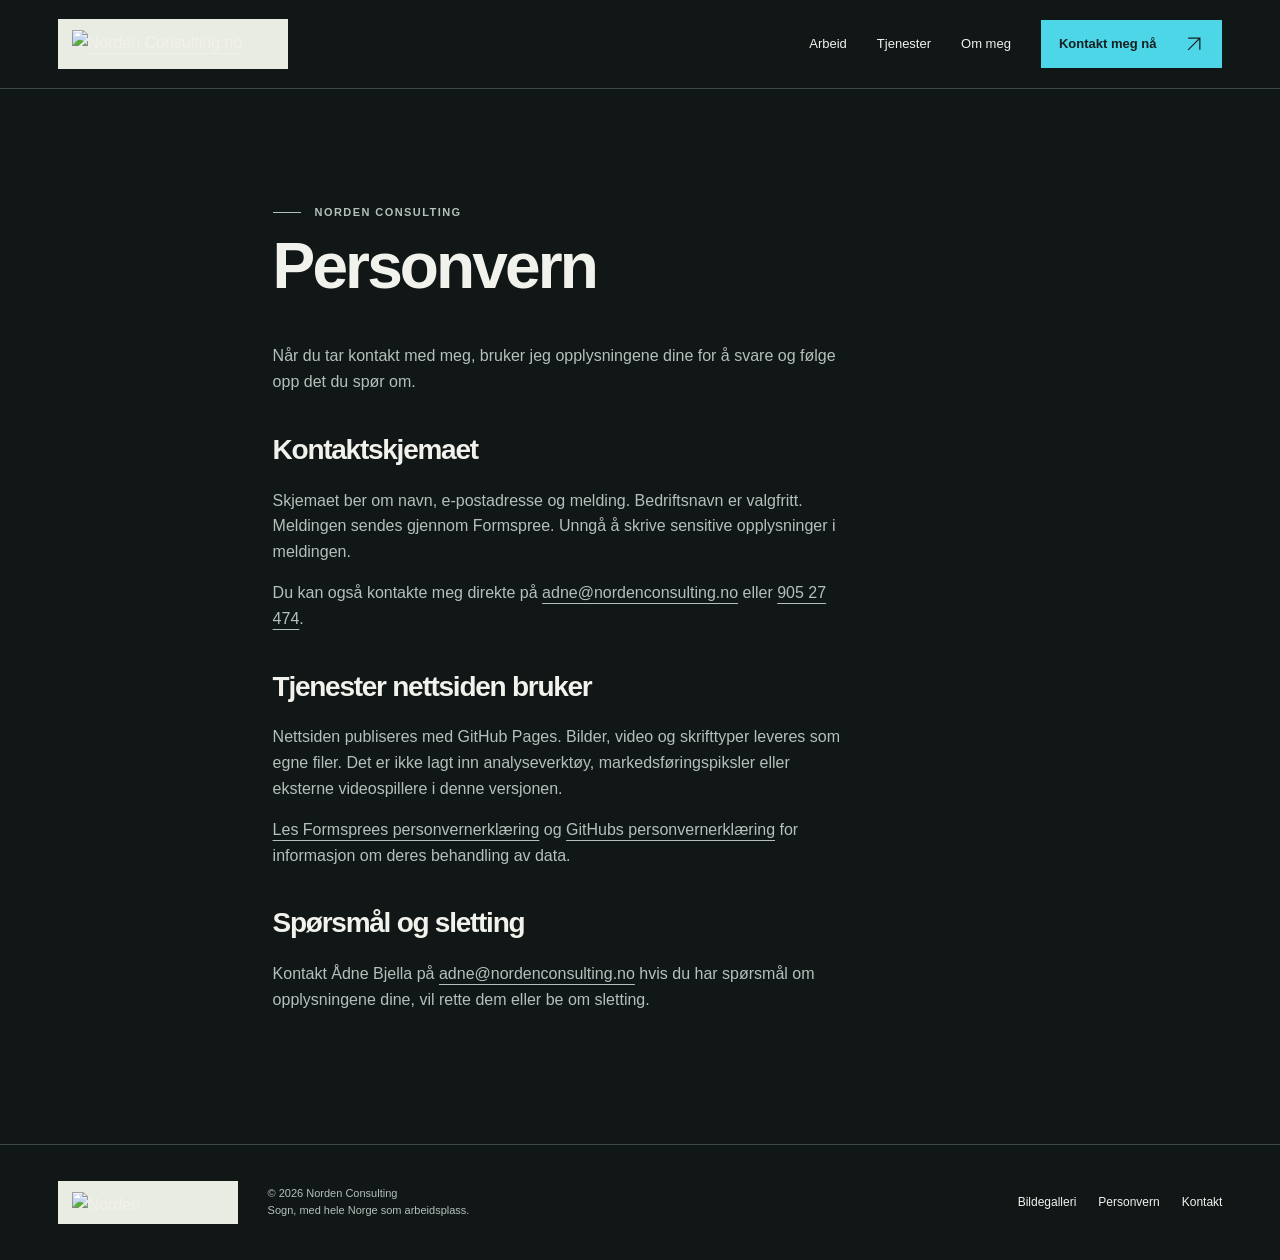
==== personvern/index.html @ 2f6516df "Build editorial portfolio, accessible contact flow and self-hosted film pages" ====
<!doctype html><html lang="nb"><head><meta charset="utf-8"><meta name="viewport" content="width=device-width,initial-scale=1"><title>Personvern | Norden Consulting</title><meta name="description" content="Slik bruker Norden Consulting opplysninger du sender via kontaktskjemaet."><meta name="theme-color" content="#111717"><link rel="canonical" href="https://nordenconsulting.no/personvern/"><meta property="og:type" content="website"><meta property="og:locale" content="nb_NO"><meta property="og:site_name" content="Norden Consulting"><meta property="og:title" content="Personvern | Norden Consulting"><meta property="og:description" content="Slik bruker Norden Consulting opplysninger du sender via kontaktskjemaet."><meta property="og:url" content="https://nordenconsulting.no/personvern/"><meta property="og:image" content="https://nordenconsulting.no/assets/img/og-image.jpg"><meta property="og:image:width" content="1200"><meta property="og:image:height" content="630"><meta property="og:image:alt" content="Norden Consulting, foto og digital markedsføring"><meta name="twitter:card" content="summary_large_image"><meta name="twitter:title" content="Personvern | Norden Consulting"><meta name="twitter:description" content="Slik bruker Norden Consulting opplysninger du sender via kontaktskjemaet."><meta name="twitter:image" content="https://nordenconsulting.no/assets/img/og-image.jpg"><link rel="icon" href="/assets/img/favicon.png" type="image/png" sizes="180x180"><link rel="apple-touch-icon" href="/assets/img/apple-touch-icon.png"><link rel="preload" href="/assets/fonts/syne.woff2" as="font" type="font/woff2" crossorigin><link rel="stylesheet" href="/css/site.css"><script src="/js/site.js" defer></script></head><body><a class="skip" href="#main">Hopp til innhold</a><header class="site-header"><div class="wrap header-inner"><a href="/" class="brand" aria-label="Norden Consulting, forsiden"><img src="/assets/img/norden-logo.webp" alt="Norden Consulting.no" width="960" height="132"></a><nav class="nav" aria-label="Hovedmeny"><a href="/#arbeid">Arbeid</a><a href="/#tjenester">Tjenester</a><a href="/#om-meg">Om meg</a><a class="button header-cta" href="/#kontakt" data-contact>Kontakt meg nå<svg viewBox="0 0 24 24" aria-hidden="true"><path d="M5 19 19 5M5 5h14v14"/></svg></a></nav></div></header><main id="main" class="wrap section legal"><p class="eyebrow">Norden Consulting</p><h1>Personvern</h1><p>Når du tar kontakt med meg, bruker jeg opplysningene dine for å svare og følge opp det du spør om.</p><h2>Kontaktskjemaet</h2><p>Skjemaet ber om navn, e-postadresse og melding. Bedriftsnavn er valgfritt. Meldingen sendes gjennom Formspree. Unngå å skrive sensitive opplysninger i meldingen.</p><p>Du kan også kontakte meg direkte på <a href="mailto:adne@nordenconsulting.no">adne@nordenconsulting.no</a> eller <a href="tel:+4790527474">905 27 474</a>.</p><h2>Tjenester nettsiden bruker</h2><p>Nettsiden publiseres med GitHub Pages. Bilder, video og skrifttyper leveres som egne filer. Det er ikke lagt inn analyseverktøy, markedsføringspiksler eller eksterne videospillere i denne versjonen.</p><p><a href="https://formspree.io/legal/privacy-policy/">Les Formsprees personvernerklæring</a> og <a href="https://docs.github.com/en/site-policy/privacy-policies/github-general-privacy-statement">GitHubs personvernerklæring</a> for informasjon om deres behandling av data.</p><h2>Spørsmål og sletting</h2><p>Kontakt Ådne Bjella på <a href="mailto:adne@nordenconsulting.no">adne@nordenconsulting.no</a> hvis du har spørsmål om opplysningene dine, vil rette dem eller be om sletting.</p></main><footer class="site-footer"><div class="wrap footer-inner"><div class="footer-brand"><a href="/" class="brand" aria-label="Norden Consulting, forsiden"><img src="/assets/img/norden-logo.webp" alt="Norden Consulting.no" width="960" height="132"></a><p>© 2026 Norden Consulting<br>Sogn, med hele Norge som arbeidsplass.</p></div><div class="footer-links"><a href="/arbeid/foto/">Bildegalleri</a><a href="/personvern/">Personvern</a><a href="/#kontakt">Kontakt</a></div></div></footer><dialog class="modal photo-modal" id="photo-dialog" aria-labelledby="photo-caption"><button class="modal-close" type="button" data-close aria-label="Lukk bildet">×</button><img id="photo-full" alt="" width="1200" height="800"><p id="photo-caption"></p></dialog><dialog class="modal video-modal" id="video-dialog" aria-labelledby="video-title"><button class="modal-close" type="button" data-close aria-label="Lukk filmen">×</button><video id="full-video" controls playsinline preload="none" width="1080" height="1920" aria-describedby="video-description"></video><h2 id="video-title"></h2><p id="video-description"></p><p id="video-error" hidden>Filmen kunne ikke lastes. <a id="video-fallback" href="/">Åpne filmsiden</a>.</p></dialog></body></html>
---- css/site.css ----
@font-face{font-family:Syne;src:url('/assets/fonts/syne.woff2') format('woff2');font-weight:600 800;font-display:swap}@font-face{font-family:'DM Sans';src:url('/assets/fonts/dm-sans.woff2') format('woff2');font-weight:400 700;font-display:swap}
:root{--bg:#111717;--surface:#1b2323;--ink:#f1f2eb;--muted:#b5bfbb;--line:#3b4744;--accent:#4dd6e8;--paper:#e9ece3;--dark:#152020;--gutter:clamp(20px,4.5vw,88px);color-scheme:dark;font-family:'DM Sans',sans-serif}*{box-sizing:border-box}html{scroll-behavior:smooth;scroll-padding-top:110px}body{margin:0;background:var(--bg);color:var(--ink);line-height:1.6;-webkit-font-smoothing:antialiased}body.dialog-open{overflow:hidden}img,video{display:block;max-width:100%;height:auto}button,input,textarea{font:inherit}button{cursor:pointer}a{color:inherit;text-underline-offset:5px}button:disabled{cursor:wait;opacity:.65}:focus-visible{outline:3px solid var(--accent);outline-offset:5px}h1,h2,h3,p{margin-top:0}h1,h2,h3{font-family:Syne,sans-serif;font-weight:600;line-height:1.06;letter-spacing:-.045em}h1{font-size:clamp(52px,6.1vw,100px)}h2{font-size:clamp(38px,4.2vw,68px)}h3{font-size:clamp(25px,2.4vw,36px)}p{max-width:65ch}svg{width:1em;height:1em;fill:none;stroke:currentColor;stroke-width:1.5;flex-shrink:0}[hidden]{display:none!important}.wrap{width:min(100%,1600px);margin:auto;padding-inline:var(--gutter)}.section{padding-block:clamp(76px,9vw,145px)}.eyebrow{font-size:11px;letter-spacing:.13em;text-transform:uppercase;font-weight:600;display:flex;align-items:center;gap:14px}.eyebrow:before{content:'';display:block;background:currentColor;width:28px;height:1px}.muted{color:var(--muted)}.skip{position:fixed;left:20px;top:-80px;z-index:20;background:var(--accent);color:var(--dark);padding:12px 20px}.skip:focus{top:20px}.site-header{position:sticky;top:0;z-index:10;background:var(--bg);border-bottom:1px solid var(--line)}.header-inner{height:88px;display:flex;align-items:center;justify-content:space-between;gap:24px}.brand{display:block;background:var(--paper);padding:11px 14px;width:230px;flex-shrink:0}.brand img{width:100%;height:auto}.nav{display:flex;align-items:center;gap:30px}.nav>a{font-size:13px;text-decoration:none}.nav>a:hover,.footer-links a:hover{color:var(--accent)}.button{display:inline-flex;align-items:center;justify-content:space-between;gap:28px;border:1px solid var(--accent);padding:17px 22px;background:var(--accent);color:var(--dark);text-decoration:none;font-size:14px;font-weight:600;min-height:48px;line-height:1.3;border-radius:0;transition:background .18s}.button:hover{background:#a5eef5;border-color:#a5eef5}.button svg{font-size:20px}.button.secondary{background:transparent;color:var(--ink);border-color:var(--line)}.header-cta{padding:12px 17px;white-space:nowrap}.hero{padding-top:58px;padding-bottom:34px}.hero-topline{display:flex;justify-content:space-between;gap:20px;padding-bottom:36px}.hero-topline p{margin:0}.availability{font-size:12px;color:var(--muted);display:flex;gap:10px;align-items:center}.availability:before{content:'';width:6px;height:6px;border-radius:100%;background:var(--accent)}.hero-grid{display:grid;grid-template-columns:1fr 1.13fr;gap:clamp(32px,5vw,85px);align-items:center}.hero-copy{padding-bottom:30px}.hero h1{margin-bottom:30px}.hero h1 span{display:block;color:var(--accent)}.hero-copy>p{font-size:17px;color:var(--muted);max-width:33ch;margin-bottom:32px}.hero-copy .offer-note{font-size:12px;margin:14px 0 0}.hero-visual{margin:0}.hero-visual img{width:100%;aspect-ratio:1.16;object-fit:cover}.hero-visual figcaption{display:flex;justify-content:space-between;gap:12px;margin-top:12px;font-size:11px;color:var(--muted)}.client-strip{margin-top:56px;display:grid;grid-template-columns:1fr 1fr 1fr;border-top:1px solid var(--line);padding-top:24px;gap:24px}.client-strip>p{font-size:12px;color:var(--muted);margin:0;max-width:20ch}.client{display:flex;flex-direction:column;gap:3px}.client strong{font-family:Syne;font-size:21px;font-weight:600}.client small{color:var(--muted);font-size:11px}.section-head{display:flex;justify-content:space-between;align-items:flex-end;gap:40px;margin-bottom:42px}.section-head h2{margin:18px 0 0}.section-head>p{color:var(--muted);font-size:14px;max-width:32ch;margin:0}.work{padding-top:100px}.filters{display:flex;flex-wrap:wrap;gap:8px;margin-bottom:38px}.filter{border:1px solid var(--line);background:none;color:var(--muted);border-radius:50px;padding:10px 19px;min-height:44px;font-size:12px}.filter[aria-pressed=true]{background:var(--ink);color:var(--dark);border-color:var(--ink)}.filter:hover{border-color:var(--ink)}.sr-only{position:absolute;width:1px;height:1px;padding:0;margin:-1px;overflow:hidden;clip:rect(0,0,0,0);white-space:nowrap;border:0}.portfolio{display:grid;grid-template-columns:repeat(12,minmax(0,1fr));gap:56px 28px;align-items:start}.project{grid-column:span 6;min-width:0}.project.feature{grid-column:span 7}.project.reel{grid-column:span 5;padding-left:clamp(0px,6vw,95px);padding-right:clamp(0px,3vw,48px)}.project:nth-child(3){grid-column:span 5;padding-right:clamp(0px,4vw,55px)}.project:nth-child(4){grid-column:span 7}.portfolio.filtered .project{grid-column:span 6;padding:0}.portfolio.filtered .project.reel{max-width:460px}.project-link{display:block;text-decoration:none}.project-media{position:relative;background:var(--surface);overflow:hidden}.project-media>img,.project-media>a>img{width:100%;aspect-ratio:4/3;object-fit:cover;transition:transform .45s ease}.feature .project-media>img{aspect-ratio:1.4}.reel .project-media{aspect-ratio:9/16}.reel .project-media img,.reel .project-media video{position:absolute;inset:0;width:100%;height:100%;object-fit:cover}.reel video{opacity:0;pointer-events:none}.reel video.is-playing{opacity:1}.project-link:hover img{transform:scale(1.025)}.project-tag{position:absolute;top:16px;left:16px;z-index:1;background:var(--bg);color:var(--ink);padding:5px 9px;font-size:10px;letter-spacing:.06em;text-transform:uppercase;pointer-events:none}.play-label{position:absolute;bottom:20px;left:20px;padding:12px 18px;background:var(--ink);color:var(--dark);display:flex;align-items:center;gap:12px;font-size:12px;font-weight:600;z-index:2}.preview-toggle{position:absolute;right:14px;top:14px;z-index:3;color:var(--ink);background:var(--bg);border:1px solid var(--line);min-width:44px;min-height:44px;font-size:18px}.project-info{display:flex;justify-content:space-between;gap:20px;padding-top:18px}.project-info h3{font-size:25px;line-height:1.2;margin:5px 0 8px;letter-spacing:-.035em}.project-info h3 a{text-decoration:none}.project-info p{color:var(--muted);font-size:13px;margin:0}.project-info .kicker{font-size:10px;letter-spacing:.09em;text-transform:uppercase}.project-arrow{font-size:23px;padding-top:16px}.work-bottom{display:flex;justify-content:space-between;gap:28px;align-items:center;margin-top:60px;padding-top:28px;border-top:1px solid var(--line)}.work-bottom p{font-size:13px;color:var(--muted);margin:0;max-width:48ch}.text-link{display:inline-flex;align-items:center;gap:20px;font-size:14px;text-decoration:none;border-bottom:1px solid currentColor;padding-bottom:6px}.light{background:var(--paper);color:var(--dark);--muted:#4e5b56;--line:#b5c0b8}.light :focus-visible{outline-color:#006c78}.service-intro{display:grid;grid-template-columns:1fr 1fr;gap:50px;align-items:end;margin-bottom:60px}.service-intro h2{max-width:12ch;margin-bottom:0}.service-intro>p{max-width:40ch;font-size:17px;color:var(--muted);margin:0}.service-row{border-top:1px solid var(--line);display:grid;grid-template-columns:60px 1fr 1fr;gap:30px;padding-block:32px}.service-no{font-size:12px;padding-top:8px}.service-row h3{font-size:30px;margin:0;max-width:15ch}.service-row p{margin:0;color:var(--muted);font-size:14px;max-width:45ch}.service-row ul{list-style:none;padding:0;margin:16px 0 0;display:flex;flex-wrap:wrap;gap:7px}.service-row li{border:1px solid var(--line);border-radius:30px;padding:3px 10px;font-size:11px}.service-foot{border-top:1px solid var(--line);padding-top:30px;display:flex;align-items:center;justify-content:space-between;gap:30px}.service-foot p{margin:0;color:var(--muted);font-size:13px}.about-grid,.contact-grid{display:grid;grid-template-columns:1fr 1fr;gap:clamp(40px,8vw,130px)}.about-grid{align-items:center}.portrait{margin:0}.portrait img{width:100%;aspect-ratio:4/5;object-fit:cover;object-position:50% 35%}.portrait figcaption{font-size:11px;color:var(--muted);margin-top:14px;display:flex;justify-content:space-between}.about-copy h2{max-width:12ch;margin:24px 0}.about-copy>p{font-size:16px;color:var(--muted)}.process{margin-top:40px;border-top:1px solid var(--line)}.process div{padding:14px 0;border-bottom:1px solid var(--line);display:grid;grid-template-columns:30px 85px 1fr;gap:10px;font-size:12px}.process span,.process p{color:var(--muted);margin:0}.process strong{font-weight:500}.contact{border-top:1px solid var(--line)}.contact-copy h2{margin-top:24px;max-width:11ch}.contact-copy>p{color:var(--muted);max-width:35ch}.discount{font-family:Syne;font-size:clamp(46px,5vw,78px);line-height:1.2;color:var(--accent);letter-spacing:-.05em;margin-top:38px;margin-bottom:5px}.contact-details{display:flex;flex-direction:column;align-items:flex-start;gap:12px;margin-top:34px;font-size:15px}.contact-details a{overflow-wrap:anywhere}.contact-card{padding-top:12px}.contact-card h3{font-size:25px;line-height:1.25;margin-bottom:8px}.contact-card>p{font-size:13px;color:var(--muted);margin-bottom:28px}.form-grid{display:grid;grid-template-columns:1fr 1fr;gap:24px 20px}.field.full{grid-column:1/-1}.field label{display:block;font-size:12px;margin-bottom:9px}.field label span{color:var(--muted)}input,textarea{border:1px solid var(--line);border-radius:0;background:var(--surface);color:var(--ink);width:100%;padding:13px 15px;min-height:49px;line-height:1.5}textarea{resize:vertical;min-height:118px}input::placeholder,textarea::placeholder{color:#a7b2ac}.form-actions{margin-top:24px}.form-actions .button{width:100%}.form-note{font-size:11px;color:var(--muted);margin-top:14px}.form-status{font-size:14px;margin:16px 0 0;min-height:1.5em}.form-status.error{color:#ffb4a8}.form-status.success{color:var(--accent)}.trap{display:none}.site-footer{border-top:1px solid var(--line);padding-block:36px}.footer-inner,.footer-brand{display:flex;justify-content:space-between;gap:30px;align-items:center}.footer-brand .brand{width:180px}.footer-brand p{font-size:11px;color:var(--muted);margin:0}.footer-links{display:flex;gap:22px;font-size:12px}.footer-links a{text-decoration:none}.modal{background:var(--bg);color:var(--ink);border:1px solid var(--line);padding:clamp(24px,4vw,55px);width:min(620px,calc(100% - 24px));max-height:calc(100dvh - 24px);overflow:auto}.modal::backdrop{background:#020b0be8}.modal-close{display:flex;align-items:center;justify-content:center;margin:0 0 24px auto;background:none;border:1px solid var(--line);color:var(--ink);width:44px;height:44px;font-size:25px}.modal .contact-card{padding:0}.modal .contact-details{font-size:13px;margin-top:22px;gap:8px}.video-modal{width:min(1120px,calc(100% - 24px));padding:18px}.video-modal .modal-close{margin-bottom:12px}.video-modal video{margin:auto;max-height:70dvh;width:auto;max-width:100%}.video-modal h2{font-size:25px;margin:20px 0 8px}.video-modal p{color:var(--muted);font-size:13px}.photo-modal{width:min(1200px,calc(100% - 24px));padding:18px}.photo-modal img{max-height:72dvh;margin:auto;object-fit:contain}.photo-modal p{margin:18px 0 0;font-size:13px}.archive-head{padding-block:70px 55px}.archive-head h1{font-size:clamp(48px,6vw,88px);margin:28px 0}.archive-head>p{color:var(--muted);max-width:55ch}.archive-nav{display:flex;gap:12px;flex-wrap:wrap;margin-top:32px}.archive-nav a{font-size:12px;border:1px solid var(--line);padding:9px 16px;border-radius:24px;text-decoration:none}.collection{border-top:1px solid var(--line);margin-bottom:25px;scroll-margin-top:120px}.collection>summary{display:flex;gap:25px;align-items:center;justify-content:space-between;padding-block:28px;cursor:pointer;list-style:none}.collection>summary::-webkit-details-marker{display:none}.collection>summary h2{font-size:clamp(25px,3vw,40px);margin:0}.collection>summary span{font-size:12px;color:var(--muted)}.collection>summary:after{content:'+';font-size:28px;color:var(--accent)}.collection[open]>summary:after{content:'−'}.gallery{display:grid;grid-template-columns:repeat(3,minmax(0,1fr));gap:24px;padding-bottom:35px;align-items:start}.gallery figure{margin:0}.gallery img{width:100%;height:auto;background:var(--surface)}.gallery figcaption{font-size:11px;color:var(--muted);padding-top:9px}.gallery a{display:block}.watch{max-width:1050px}.watch video{max-height:75dvh;margin:30px auto;width:auto}.watch h1{font-size:clamp(40px,5vw,70px)}.watch>p{color:var(--muted)}.legal{max-width:850px}.legal h1{font-size:clamp(42px,5vw,64px)}.legal h2{font-size:28px;margin-top:40px}.legal p,.legal li{color:var(--muted)}
@media(max-width:1000px){.nav{gap:18px}.brand{width:185px;padding:10px 11px}.hero-grid{gap:35px}.hero h1{font-size:clamp(48px,6.5vw,70px)}.hero-copy>p{font-size:15px}.hero-visual img{aspect-ratio:.88}.project.reel{padding-left:30px;padding-right:15px}.service-row{grid-template-columns:40px 1fr 1fr;gap:20px}.about-grid,.contact-grid{gap:45px}.service-row h3{font-size:27px}.process div{grid-template-columns:23px 62px 1fr;font-size:11px}}
@media(max-width:700px){html{scroll-padding-top:122px}.header-inner{height:auto;min-height:100px;flex-wrap:wrap;gap:5px 8px;padding-top:17px;padding-bottom:10px}.brand{width:153px;padding:9px}.nav{display:contents}.nav>a:not(.header-cta){order:3;font-size:12px;flex:1;text-align:center;padding-top:8px;min-height:32px}.nav .header-cta{font-size:11px;min-height:42px;padding:10px 12px;gap:9px}.header-cta svg{font-size:16px}.hero{padding-top:27px}.hero-topline{padding-bottom:28px}.hero-topline .availability{font-size:10px}.eyebrow{font-size:10px;gap:9px}.eyebrow:before{width:18px}.hero-grid{grid-template-columns:1fr;gap:30px}.hero h1{font-size:clamp(53px,10.5vw,78px);max-width:12ch;margin-bottom:23px}.hero-copy{padding:0}.hero-copy>p{font-size:15px;max-width:35ch;margin-bottom:24px}.hero-copy .button{padding:16px 20px}.hero-visual img{aspect-ratio:1.3}.hero-visual figcaption{font-size:10px}.client-strip{grid-template-columns:1fr 1fr;margin-top:35px;gap:18px}.client-strip>p{grid-column:1/-1;max-width:100%}.client strong{font-size:19px}.client small{font-size:10px}.work{padding-top:70px}.section-head{align-items:flex-start;flex-direction:column;gap:20px;margin-bottom:28px}.section-head>p{max-width:40ch}.filters{margin-bottom:28px;gap:6px}.filter{font-size:11px;padding:9px 14px}.portfolio{column-gap:16px;row-gap:38px}.project,.project.feature,.project.reel,.project:nth-child(3),.project:nth-child(4),.portfolio.filtered .project{grid-column:span 12;padding:0}.project.reel,.portfolio.filtered .project.reel{grid-column:span 6;max-width:none}.project.reel .project-info h3{font-size:21px}.project.reel .project-info p{font-size:11px}.project.reel .project-arrow{display:none}.project.reel .project-tag{top:10px;left:10px;font-size:9px;padding:3px 6px}.project.reel .preview-toggle{top:40px;right:10px}.play-label{left:10px;bottom:10px;padding:9px 10px;font-size:10px;gap:6px}.work-bottom{flex-direction:column;align-items:flex-start;margin-top:36px;gap:22px}.service-intro{grid-template-columns:1fr;gap:24px;margin-bottom:38px}.service-intro>p{font-size:15px}.service-row{grid-template-columns:25px 1fr;gap:12px;padding-block:28px}.service-row h3{font-size:28px;max-width:20ch}.service-row>div:last-child{grid-column:2}.service-foot{flex-direction:column;align-items:flex-start}.about-grid,.contact-grid{grid-template-columns:1fr;gap:38px}.portrait{max-width:480px}.portrait img{aspect-ratio:1.04}.about-copy h2{max-width:14ch}.process div{grid-template-columns:25px 72px 1fr;font-size:12px}.contact-card{padding:0}.contact-copy h2{max-width:13ch}.discount{font-size:60px}.footer-inner,.footer-brand{flex-direction:column;align-items:flex-start;gap:20px}.footer-links{gap:28px}.form-grid{gap:20px 14px}.modal{padding:23px}.modal .form-grid{grid-template-columns:1fr}.modal .field{grid-column:1}.gallery{grid-template-columns:repeat(2,minmax(0,1fr));gap:18px 12px}.archive-head{padding-top:45px}.archive-nav{gap:8px}.collection>summary{gap:15px}.collection>summary span{display:none}.video-modal,.photo-modal{padding:13px}}
@media(prefers-reduced-motion:reduce){html{scroll-behavior:auto}*,*:before,*:after{animation:none!important;transition:none!important}.reel video{display:none!important}}
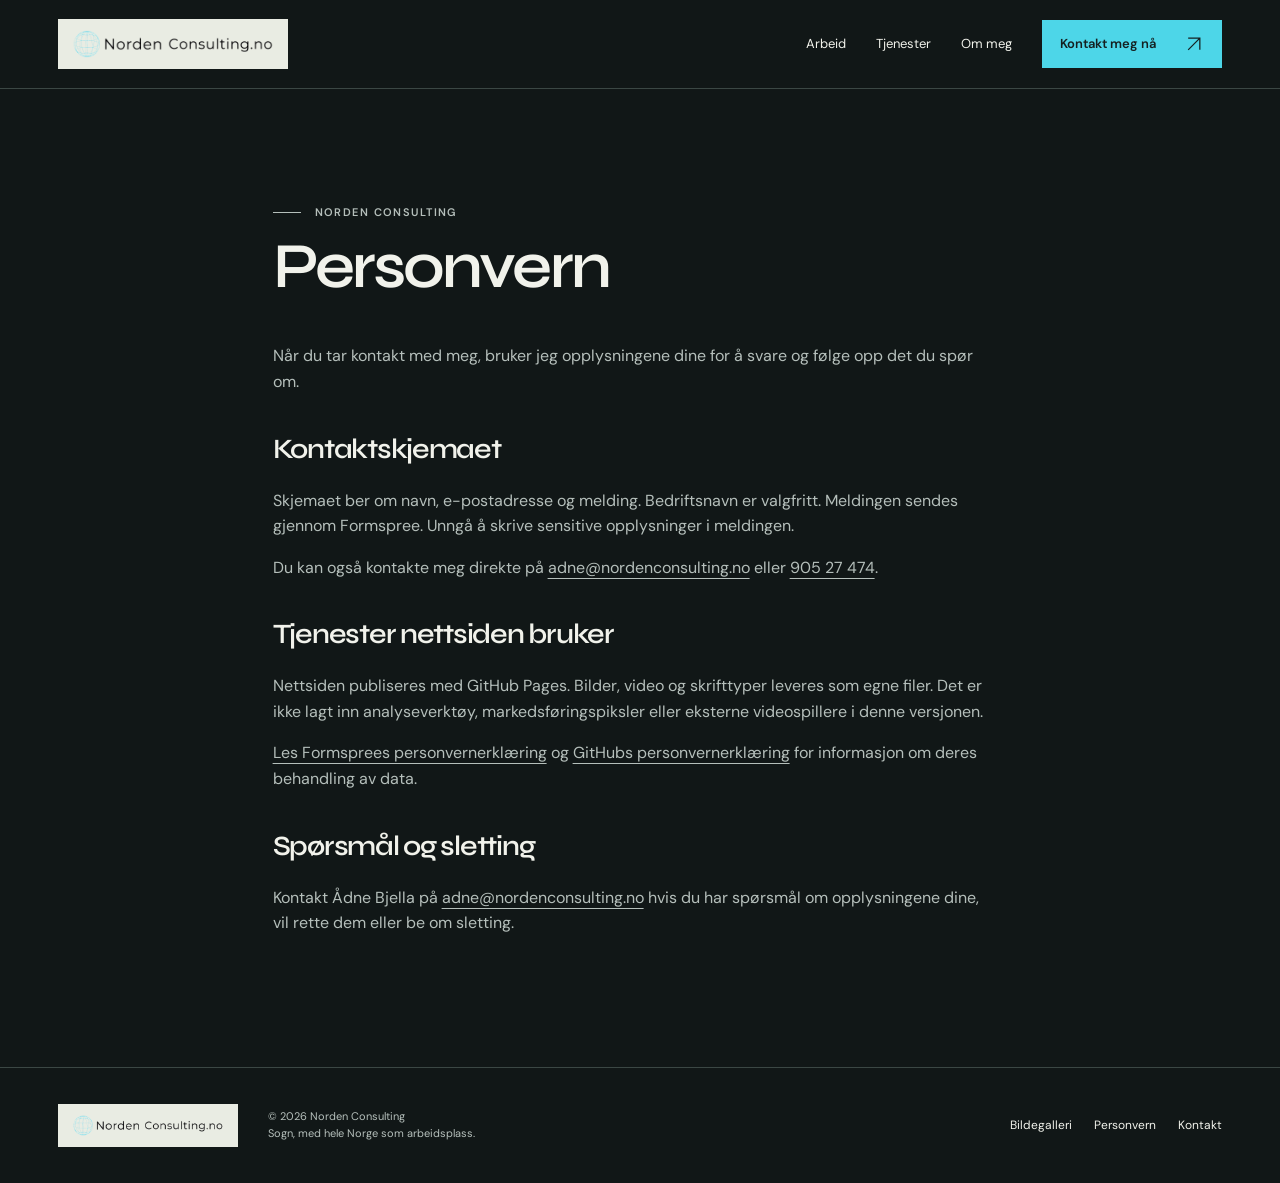
==== commit e1fa76fa: "Format site sources and document media workflow and verification" ====
--- a/personvern/index.html
+++ b/personvern/index.html
@@ -1 +1,188 @@
-<!doctype html><html lang="nb"><head><meta charset="utf-8"><meta name="viewport" content="width=device-width,initial-scale=1"><title>Personvern | Norden Consulting</title><meta name="description" content="Slik bruker Norden Consulting opplysninger du sender via kontaktskjemaet."><meta name="theme-color" content="#111717"><link rel="canonical" href="https://nordenconsulting.no/personvern/"><meta property="og:type" content="website"><meta property="og:locale" content="nb_NO"><meta property="og:site_name" content="Norden Consulting"><meta property="og:title" content="Personvern | Norden Consulting"><meta property="og:description" content="Slik bruker Norden Consulting opplysninger du sender via kontaktskjemaet."><meta property="og:url" content="https://nordenconsulting.no/personvern/"><meta property="og:image" content="https://nordenconsulting.no/assets/img/og-image.jpg"><meta property="og:image:width" content="1200"><meta property="og:image:height" content="630"><meta property="og:image:alt" content="Norden Consulting, foto og digital markedsføring"><meta name="twitter:card" content="summary_large_image"><meta name="twitter:title" content="Personvern | Norden Consulting"><meta name="twitter:description" content="Slik bruker Norden Consulting opplysninger du sender via kontaktskjemaet."><meta name="twitter:image" content="https://nordenconsulting.no/assets/img/og-image.jpg"><link rel="icon" href="/assets/img/favicon.png" type="image/png" sizes="180x180"><link rel="apple-touch-icon" href="/assets/img/apple-touch-icon.png"><link rel="preload" href="/assets/fonts/syne.woff2" as="font" type="font/woff2" crossorigin><link rel="stylesheet" href="/css/site.css"><script src="/js/site.js" defer></script></head><body><a class="skip" href="#main">Hopp til innhold</a><header class="site-header"><div class="wrap header-inner"><a href="/" class="brand" aria-label="Norden Consulting, forsiden"><img src="/assets/img/norden-logo.webp" alt="Norden Consulting.no" width="960" height="132"></a><nav class="nav" aria-label="Hovedmeny"><a href="/#arbeid">Arbeid</a><a href="/#tjenester">Tjenester</a><a href="/#om-meg">Om meg</a><a class="button header-cta" href="/#kontakt" data-contact>Kontakt meg nå<svg viewBox="0 0 24 24" aria-hidden="true"><path d="M5 19 19 5M5 5h14v14"/></svg></a></nav></div></header><main id="main" class="wrap section legal"><p class="eyebrow">Norden Consulting</p><h1>Personvern</h1><p>Når du tar kontakt med meg, bruker jeg opplysningene dine for å svare og følge opp det du spør om.</p><h2>Kontaktskjemaet</h2><p>Skjemaet ber om navn, e-postadresse og melding. Bedriftsnavn er valgfritt. Meldingen sendes gjennom Formspree. Unngå å skrive sensitive opplysninger i meldingen.</p><p>Du kan også kontakte meg direkte på <a href="mailto:adne@nordenconsulting.no">adne@nordenconsulting.no</a> eller <a href="tel:+4790527474">905 27 474</a>.</p><h2>Tjenester nettsiden bruker</h2><p>Nettsiden publiseres med GitHub Pages. Bilder, video og skrifttyper leveres som egne filer. Det er ikke lagt inn analyseverktøy, markedsføringspiksler eller eksterne videospillere i denne versjonen.</p><p><a href="https://formspree.io/legal/privacy-policy/">Les Formsprees personvernerklæring</a> og <a href="https://docs.github.com/en/site-policy/privacy-policies/github-general-privacy-statement">GitHubs personvernerklæring</a> for informasjon om deres behandling av data.</p><h2>Spørsmål og sletting</h2><p>Kontakt Ådne Bjella på <a href="mailto:adne@nordenconsulting.no">adne@nordenconsulting.no</a> hvis du har spørsmål om opplysningene dine, vil rette dem eller be om sletting.</p></main><footer class="site-footer"><div class="wrap footer-inner"><div class="footer-brand"><a href="/" class="brand" aria-label="Norden Consulting, forsiden"><img src="/assets/img/norden-logo.webp" alt="Norden Consulting.no" width="960" height="132"></a><p>© 2026 Norden Consulting<br>Sogn, med hele Norge som arbeidsplass.</p></div><div class="footer-links"><a href="/arbeid/foto/">Bildegalleri</a><a href="/personvern/">Personvern</a><a href="/#kontakt">Kontakt</a></div></div></footer><dialog class="modal photo-modal" id="photo-dialog" aria-labelledby="photo-caption"><button class="modal-close" type="button" data-close aria-label="Lukk bildet">×</button><img id="photo-full" alt="" width="1200" height="800"><p id="photo-caption"></p></dialog><dialog class="modal video-modal" id="video-dialog" aria-labelledby="video-title"><button class="modal-close" type="button" data-close aria-label="Lukk filmen">×</button><video id="full-video" controls playsinline preload="none" width="1080" height="1920" aria-describedby="video-description"></video><h2 id="video-title"></h2><p id="video-description"></p><p id="video-error" hidden>Filmen kunne ikke lastes. <a id="video-fallback" href="/">Åpne filmsiden</a>.</p></dialog></body></html>+<!doctype html>
+<html lang="nb">
+  <head>
+    <meta charset="utf-8" />
+    <meta name="viewport" content="width=device-width,initial-scale=1" />
+    <title>Personvern | Norden Consulting</title>
+    <meta
+      name="description"
+      content="Slik bruker Norden Consulting opplysninger du sender via kontaktskjemaet."
+    />
+    <meta name="theme-color" content="#111717" />
+    <link rel="canonical" href="https://nordenconsulting.no/personvern/" />
+    <meta property="og:type" content="website" />
+    <meta property="og:locale" content="nb_NO" />
+    <meta property="og:site_name" content="Norden Consulting" />
+    <meta property="og:title" content="Personvern | Norden Consulting" />
+    <meta
+      property="og:description"
+      content="Slik bruker Norden Consulting opplysninger du sender via kontaktskjemaet."
+    />
+    <meta property="og:url" content="https://nordenconsulting.no/personvern/" />
+    <meta
+      property="og:image"
+      content="https://nordenconsulting.no/assets/img/og-image.jpg"
+    />
+    <meta property="og:image:width" content="1200" />
+    <meta property="og:image:height" content="630" />
+    <meta
+      property="og:image:alt"
+      content="Norden Consulting, foto og digital markedsføring"
+    />
+    <meta name="twitter:card" content="summary_large_image" />
+    <meta name="twitter:title" content="Personvern | Norden Consulting" />
+    <meta
+      name="twitter:description"
+      content="Slik bruker Norden Consulting opplysninger du sender via kontaktskjemaet."
+    />
+    <meta
+      name="twitter:image"
+      content="https://nordenconsulting.no/assets/img/og-image.jpg"
+    />
+    <link
+      rel="icon"
+      href="/assets/img/favicon.png"
+      type="image/png"
+      sizes="180x180"
+    />
+    <link rel="apple-touch-icon" href="/assets/img/apple-touch-icon.png" />
+    <link
+      rel="preload"
+      href="/assets/fonts/syne.woff2"
+      as="font"
+      type="font/woff2"
+      crossorigin
+    />
+    <link rel="stylesheet" href="/css/site.css" />
+    <script src="/js/site.js" defer></script>
+  </head>
+  <body>
+    <a class="skip" href="#main">Hopp til innhold</a>
+    <header class="site-header">
+      <div class="wrap header-inner">
+        <a href="/" class="brand" aria-label="Norden Consulting, forsiden"
+          ><img
+            src="/assets/img/norden-logo.webp"
+            alt="Norden Consulting.no"
+            width="960"
+            height="132"
+        /></a>
+        <nav class="nav" aria-label="Hovedmeny">
+          <a href="/#arbeid">Arbeid</a><a href="/#tjenester">Tjenester</a
+          ><a href="/#om-meg">Om meg</a
+          ><a class="button header-cta" href="/#kontakt" data-contact
+            >Kontakt meg nå<svg viewBox="0 0 24 24" aria-hidden="true">
+              <path d="M5 19 19 5M5 5h14v14" /></svg
+          ></a>
+        </nav>
+      </div>
+    </header>
+    <main id="main" class="wrap section legal">
+      <p class="eyebrow">Norden Consulting</p>
+      <h1>Personvern</h1>
+      <p>
+        Når du tar kontakt med meg, bruker jeg opplysningene dine for å svare og
+        følge opp det du spør om.
+      </p>
+      <h2>Kontaktskjemaet</h2>
+      <p>
+        Skjemaet ber om navn, e-postadresse og melding. Bedriftsnavn er
+        valgfritt. Meldingen sendes gjennom Formspree. Unngå å skrive sensitive
+        opplysninger i meldingen.
+      </p>
+      <p>
+        Du kan også kontakte meg direkte på
+        <a href="mailto:adne@nordenconsulting.no">adne@nordenconsulting.no</a>
+        eller <a href="tel:+4790527474">905 27 474</a>.
+      </p>
+      <h2>Tjenester nettsiden bruker</h2>
+      <p>
+        Nettsiden publiseres med GitHub Pages. Bilder, video og skrifttyper
+        leveres som egne filer. Det er ikke lagt inn analyseverktøy,
+        markedsføringspiksler eller eksterne videospillere i denne versjonen.
+      </p>
+      <p>
+        <a href="https://formspree.io/legal/privacy-policy/"
+          >Les Formsprees personvernerklæring</a
+        >
+        og
+        <a
+          href="https://docs.github.com/en/site-policy/privacy-policies/github-general-privacy-statement"
+          >GitHubs personvernerklæring</a
+        >
+        for informasjon om deres behandling av data.
+      </p>
+      <h2>Spørsmål og sletting</h2>
+      <p>
+        Kontakt Ådne Bjella på
+        <a href="mailto:adne@nordenconsulting.no">adne@nordenconsulting.no</a>
+        hvis du har spørsmål om opplysningene dine, vil rette dem eller be om
+        sletting.
+      </p>
+    </main>
+    <footer class="site-footer">
+      <div class="wrap footer-inner">
+        <div class="footer-brand">
+          <a href="/" class="brand" aria-label="Norden Consulting, forsiden"
+            ><img
+              src="/assets/img/norden-logo.webp"
+              alt="Norden Consulting.no"
+              width="960"
+              height="132"
+          /></a>
+          <p>
+            © 2026 Norden Consulting<br />Sogn, med hele Norge som
+            arbeidsplass.
+          </p>
+        </div>
+        <div class="footer-links">
+          <a href="/arbeid/foto/">Bildegalleri</a
+          ><a href="/personvern/">Personvern</a><a href="/#kontakt">Kontakt</a>
+        </div>
+      </div>
+    </footer>
+    <dialog
+      class="modal photo-modal"
+      id="photo-dialog"
+      aria-labelledby="photo-caption"
+    >
+      <button
+        class="modal-close"
+        type="button"
+        data-close
+        aria-label="Lukk bildet"
+      >
+        ×</button
+      ><img id="photo-full" alt="" width="1200" height="800" />
+      <p id="photo-caption"></p>
+    </dialog>
+    <dialog
+      class="modal video-modal"
+      id="video-dialog"
+      aria-labelledby="video-title"
+    >
+      <button
+        class="modal-close"
+        type="button"
+        data-close
+        aria-label="Lukk filmen"
+      >
+        ×</button
+      ><video
+        id="full-video"
+        controls
+        playsinline
+        preload="none"
+        width="1080"
+        height="1920"
+        aria-describedby="video-description"
+      ></video>
+      <h2 id="video-title"></h2>
+      <p id="video-description"></p>
+      <p id="video-error" hidden>
+        Filmen kunne ikke lastes.
+        <a id="video-fallback" href="/">Åpne filmsiden</a>.
+      </p>
+    </dialog>
+  </body>
+</html>
--- a/css/site.css
+++ b/css/site.css
@@ -1,5 +1,1277 @@
-@font-face{font-family:Syne;src:url('/assets/fonts/syne.woff2') format('woff2');font-weight:600 800;font-display:swap}@font-face{font-family:'DM Sans';src:url('/assets/fonts/dm-sans.woff2') format('woff2');font-weight:400 700;font-display:swap}
-:root{--bg:#111717;--surface:#1b2323;--ink:#f1f2eb;--muted:#b5bfbb;--line:#3b4744;--accent:#4dd6e8;--paper:#e9ece3;--dark:#152020;--gutter:clamp(20px,4.5vw,88px);color-scheme:dark;font-family:'DM Sans',sans-serif}*{box-sizing:border-box}html{scroll-behavior:smooth;scroll-padding-top:110px}body{margin:0;background:var(--bg);color:var(--ink);line-height:1.6;-webkit-font-smoothing:antialiased}body.dialog-open{overflow:hidden}img,video{display:block;max-width:100%;height:auto}button,input,textarea{font:inherit}button{cursor:pointer}a{color:inherit;text-underline-offset:5px}button:disabled{cursor:wait;opacity:.65}:focus-visible{outline:3px solid var(--accent);outline-offset:5px}h1,h2,h3,p{margin-top:0}h1,h2,h3{font-family:Syne,sans-serif;font-weight:600;line-height:1.06;letter-spacing:-.045em}h1{font-size:clamp(52px,6.1vw,100px)}h2{font-size:clamp(38px,4.2vw,68px)}h3{font-size:clamp(25px,2.4vw,36px)}p{max-width:65ch}svg{width:1em;height:1em;fill:none;stroke:currentColor;stroke-width:1.5;flex-shrink:0}[hidden]{display:none!important}.wrap{width:min(100%,1600px);margin:auto;padding-inline:var(--gutter)}.section{padding-block:clamp(76px,9vw,145px)}.eyebrow{font-size:11px;letter-spacing:.13em;text-transform:uppercase;font-weight:600;display:flex;align-items:center;gap:14px}.eyebrow:before{content:'';display:block;background:currentColor;width:28px;height:1px}.muted{color:var(--muted)}.skip{position:fixed;left:20px;top:-80px;z-index:20;background:var(--accent);color:var(--dark);padding:12px 20px}.skip:focus{top:20px}.site-header{position:sticky;top:0;z-index:10;background:var(--bg);border-bottom:1px solid var(--line)}.header-inner{height:88px;display:flex;align-items:center;justify-content:space-between;gap:24px}.brand{display:block;background:var(--paper);padding:11px 14px;width:230px;flex-shrink:0}.brand img{width:100%;height:auto}.nav{display:flex;align-items:center;gap:30px}.nav>a{font-size:13px;text-decoration:none}.nav>a:hover,.footer-links a:hover{color:var(--accent)}.button{display:inline-flex;align-items:center;justify-content:space-between;gap:28px;border:1px solid var(--accent);padding:17px 22px;background:var(--accent);color:var(--dark);text-decoration:none;font-size:14px;font-weight:600;min-height:48px;line-height:1.3;border-radius:0;transition:background .18s}.button:hover{background:#a5eef5;border-color:#a5eef5}.button svg{font-size:20px}.button.secondary{background:transparent;color:var(--ink);border-color:var(--line)}.header-cta{padding:12px 17px;white-space:nowrap}.hero{padding-top:58px;padding-bottom:34px}.hero-topline{display:flex;justify-content:space-between;gap:20px;padding-bottom:36px}.hero-topline p{margin:0}.availability{font-size:12px;color:var(--muted);display:flex;gap:10px;align-items:center}.availability:before{content:'';width:6px;height:6px;border-radius:100%;background:var(--accent)}.hero-grid{display:grid;grid-template-columns:1fr 1.13fr;gap:clamp(32px,5vw,85px);align-items:center}.hero-copy{padding-bottom:30px}.hero h1{margin-bottom:30px}.hero h1 span{display:block;color:var(--accent)}.hero-copy>p{font-size:17px;color:var(--muted);max-width:33ch;margin-bottom:32px}.hero-copy .offer-note{font-size:12px;margin:14px 0 0}.hero-visual{margin:0}.hero-visual img{width:100%;aspect-ratio:1.16;object-fit:cover}.hero-visual figcaption{display:flex;justify-content:space-between;gap:12px;margin-top:12px;font-size:11px;color:var(--muted)}.client-strip{margin-top:56px;display:grid;grid-template-columns:1fr 1fr 1fr;border-top:1px solid var(--line);padding-top:24px;gap:24px}.client-strip>p{font-size:12px;color:var(--muted);margin:0;max-width:20ch}.client{display:flex;flex-direction:column;gap:3px}.client strong{font-family:Syne;font-size:21px;font-weight:600}.client small{color:var(--muted);font-size:11px}.section-head{display:flex;justify-content:space-between;align-items:flex-end;gap:40px;margin-bottom:42px}.section-head h2{margin:18px 0 0}.section-head>p{color:var(--muted);font-size:14px;max-width:32ch;margin:0}.work{padding-top:100px}.filters{display:flex;flex-wrap:wrap;gap:8px;margin-bottom:38px}.filter{border:1px solid var(--line);background:none;color:var(--muted);border-radius:50px;padding:10px 19px;min-height:44px;font-size:12px}.filter[aria-pressed=true]{background:var(--ink);color:var(--dark);border-color:var(--ink)}.filter:hover{border-color:var(--ink)}.sr-only{position:absolute;width:1px;height:1px;padding:0;margin:-1px;overflow:hidden;clip:rect(0,0,0,0);white-space:nowrap;border:0}.portfolio{display:grid;grid-template-columns:repeat(12,minmax(0,1fr));gap:56px 28px;align-items:start}.project{grid-column:span 6;min-width:0}.project.feature{grid-column:span 7}.project.reel{grid-column:span 5;padding-left:clamp(0px,6vw,95px);padding-right:clamp(0px,3vw,48px)}.project:nth-child(3){grid-column:span 5;padding-right:clamp(0px,4vw,55px)}.project:nth-child(4){grid-column:span 7}.portfolio.filtered .project{grid-column:span 6;padding:0}.portfolio.filtered .project.reel{max-width:460px}.project-link{display:block;text-decoration:none}.project-media{position:relative;background:var(--surface);overflow:hidden}.project-media>img,.project-media>a>img{width:100%;aspect-ratio:4/3;object-fit:cover;transition:transform .45s ease}.feature .project-media>img{aspect-ratio:1.4}.reel .project-media{aspect-ratio:9/16}.reel .project-media img,.reel .project-media video{position:absolute;inset:0;width:100%;height:100%;object-fit:cover}.reel video{opacity:0;pointer-events:none}.reel video.is-playing{opacity:1}.project-link:hover img{transform:scale(1.025)}.project-tag{position:absolute;top:16px;left:16px;z-index:1;background:var(--bg);color:var(--ink);padding:5px 9px;font-size:10px;letter-spacing:.06em;text-transform:uppercase;pointer-events:none}.play-label{position:absolute;bottom:20px;left:20px;padding:12px 18px;background:var(--ink);color:var(--dark);display:flex;align-items:center;gap:12px;font-size:12px;font-weight:600;z-index:2}.preview-toggle{position:absolute;right:14px;top:14px;z-index:3;color:var(--ink);background:var(--bg);border:1px solid var(--line);min-width:44px;min-height:44px;font-size:18px}.project-info{display:flex;justify-content:space-between;gap:20px;padding-top:18px}.project-info h3{font-size:25px;line-height:1.2;margin:5px 0 8px;letter-spacing:-.035em}.project-info h3 a{text-decoration:none}.project-info p{color:var(--muted);font-size:13px;margin:0}.project-info .kicker{font-size:10px;letter-spacing:.09em;text-transform:uppercase}.project-arrow{font-size:23px;padding-top:16px}.work-bottom{display:flex;justify-content:space-between;gap:28px;align-items:center;margin-top:60px;padding-top:28px;border-top:1px solid var(--line)}.work-bottom p{font-size:13px;color:var(--muted);margin:0;max-width:48ch}.text-link{display:inline-flex;align-items:center;gap:20px;font-size:14px;text-decoration:none;border-bottom:1px solid currentColor;padding-bottom:6px}.light{background:var(--paper);color:var(--dark);--muted:#4e5b56;--line:#b5c0b8}.light :focus-visible{outline-color:#006c78}.service-intro{display:grid;grid-template-columns:1fr 1fr;gap:50px;align-items:end;margin-bottom:60px}.service-intro h2{max-width:12ch;margin-bottom:0}.service-intro>p{max-width:40ch;font-size:17px;color:var(--muted);margin:0}.service-row{border-top:1px solid var(--line);display:grid;grid-template-columns:60px 1fr 1fr;gap:30px;padding-block:32px}.service-no{font-size:12px;padding-top:8px}.service-row h3{font-size:30px;margin:0;max-width:15ch}.service-row p{margin:0;color:var(--muted);font-size:14px;max-width:45ch}.service-row ul{list-style:none;padding:0;margin:16px 0 0;display:flex;flex-wrap:wrap;gap:7px}.service-row li{border:1px solid var(--line);border-radius:30px;padding:3px 10px;font-size:11px}.service-foot{border-top:1px solid var(--line);padding-top:30px;display:flex;align-items:center;justify-content:space-between;gap:30px}.service-foot p{margin:0;color:var(--muted);font-size:13px}.about-grid,.contact-grid{display:grid;grid-template-columns:1fr 1fr;gap:clamp(40px,8vw,130px)}.about-grid{align-items:center}.portrait{margin:0}.portrait img{width:100%;aspect-ratio:4/5;object-fit:cover;object-position:50% 35%}.portrait figcaption{font-size:11px;color:var(--muted);margin-top:14px;display:flex;justify-content:space-between}.about-copy h2{max-width:12ch;margin:24px 0}.about-copy>p{font-size:16px;color:var(--muted)}.process{margin-top:40px;border-top:1px solid var(--line)}.process div{padding:14px 0;border-bottom:1px solid var(--line);display:grid;grid-template-columns:30px 85px 1fr;gap:10px;font-size:12px}.process span,.process p{color:var(--muted);margin:0}.process strong{font-weight:500}.contact{border-top:1px solid var(--line)}.contact-copy h2{margin-top:24px;max-width:11ch}.contact-copy>p{color:var(--muted);max-width:35ch}.discount{font-family:Syne;font-size:clamp(46px,5vw,78px);line-height:1.2;color:var(--accent);letter-spacing:-.05em;margin-top:38px;margin-bottom:5px}.contact-details{display:flex;flex-direction:column;align-items:flex-start;gap:12px;margin-top:34px;font-size:15px}.contact-details a{overflow-wrap:anywhere}.contact-card{padding-top:12px}.contact-card h3{font-size:25px;line-height:1.25;margin-bottom:8px}.contact-card>p{font-size:13px;color:var(--muted);margin-bottom:28px}.form-grid{display:grid;grid-template-columns:1fr 1fr;gap:24px 20px}.field.full{grid-column:1/-1}.field label{display:block;font-size:12px;margin-bottom:9px}.field label span{color:var(--muted)}input,textarea{border:1px solid var(--line);border-radius:0;background:var(--surface);color:var(--ink);width:100%;padding:13px 15px;min-height:49px;line-height:1.5}textarea{resize:vertical;min-height:118px}input::placeholder,textarea::placeholder{color:#a7b2ac}.form-actions{margin-top:24px}.form-actions .button{width:100%}.form-note{font-size:11px;color:var(--muted);margin-top:14px}.form-status{font-size:14px;margin:16px 0 0;min-height:1.5em}.form-status.error{color:#ffb4a8}.form-status.success{color:var(--accent)}.trap{display:none}.site-footer{border-top:1px solid var(--line);padding-block:36px}.footer-inner,.footer-brand{display:flex;justify-content:space-between;gap:30px;align-items:center}.footer-brand .brand{width:180px}.footer-brand p{font-size:11px;color:var(--muted);margin:0}.footer-links{display:flex;gap:22px;font-size:12px}.footer-links a{text-decoration:none}.modal{background:var(--bg);color:var(--ink);border:1px solid var(--line);padding:clamp(24px,4vw,55px);width:min(620px,calc(100% - 24px));max-height:calc(100dvh - 24px);overflow:auto}.modal::backdrop{background:#020b0be8}.modal-close{display:flex;align-items:center;justify-content:center;margin:0 0 24px auto;background:none;border:1px solid var(--line);color:var(--ink);width:44px;height:44px;font-size:25px}.modal .contact-card{padding:0}.modal .contact-details{font-size:13px;margin-top:22px;gap:8px}.video-modal{width:min(1120px,calc(100% - 24px));padding:18px}.video-modal .modal-close{margin-bottom:12px}.video-modal video{margin:auto;max-height:70dvh;width:auto;max-width:100%}.video-modal h2{font-size:25px;margin:20px 0 8px}.video-modal p{color:var(--muted);font-size:13px}.photo-modal{width:min(1200px,calc(100% - 24px));padding:18px}.photo-modal img{max-height:72dvh;margin:auto;object-fit:contain}.photo-modal p{margin:18px 0 0;font-size:13px}.archive-head{padding-block:70px 55px}.archive-head h1{font-size:clamp(48px,6vw,88px);margin:28px 0}.archive-head>p{color:var(--muted);max-width:55ch}.archive-nav{display:flex;gap:12px;flex-wrap:wrap;margin-top:32px}.archive-nav a{font-size:12px;border:1px solid var(--line);padding:9px 16px;border-radius:24px;text-decoration:none}.collection{border-top:1px solid var(--line);margin-bottom:25px;scroll-margin-top:120px}.collection>summary{display:flex;gap:25px;align-items:center;justify-content:space-between;padding-block:28px;cursor:pointer;list-style:none}.collection>summary::-webkit-details-marker{display:none}.collection>summary h2{font-size:clamp(25px,3vw,40px);margin:0}.collection>summary span{font-size:12px;color:var(--muted)}.collection>summary:after{content:'+';font-size:28px;color:var(--accent)}.collection[open]>summary:after{content:'−'}.gallery{display:grid;grid-template-columns:repeat(3,minmax(0,1fr));gap:24px;padding-bottom:35px;align-items:start}.gallery figure{margin:0}.gallery img{width:100%;height:auto;background:var(--surface)}.gallery figcaption{font-size:11px;color:var(--muted);padding-top:9px}.gallery a{display:block}.watch{max-width:1050px}.watch video{max-height:75dvh;margin:30px auto;width:auto}.watch h1{font-size:clamp(40px,5vw,70px)}.watch>p{color:var(--muted)}.legal{max-width:850px}.legal h1{font-size:clamp(42px,5vw,64px)}.legal h2{font-size:28px;margin-top:40px}.legal p,.legal li{color:var(--muted)}
-@media(max-width:1000px){.nav{gap:18px}.brand{width:185px;padding:10px 11px}.hero-grid{gap:35px}.hero h1{font-size:clamp(48px,6.5vw,70px)}.hero-copy>p{font-size:15px}.hero-visual img{aspect-ratio:.88}.project.reel{padding-left:30px;padding-right:15px}.service-row{grid-template-columns:40px 1fr 1fr;gap:20px}.about-grid,.contact-grid{gap:45px}.service-row h3{font-size:27px}.process div{grid-template-columns:23px 62px 1fr;font-size:11px}}
-@media(max-width:700px){html{scroll-padding-top:122px}.header-inner{height:auto;min-height:100px;flex-wrap:wrap;gap:5px 8px;padding-top:17px;padding-bottom:10px}.brand{width:153px;padding:9px}.nav{display:contents}.nav>a:not(.header-cta){order:3;font-size:12px;flex:1;text-align:center;padding-top:8px;min-height:32px}.nav .header-cta{font-size:11px;min-height:42px;padding:10px 12px;gap:9px}.header-cta svg{font-size:16px}.hero{padding-top:27px}.hero-topline{padding-bottom:28px}.hero-topline .availability{font-size:10px}.eyebrow{font-size:10px;gap:9px}.eyebrow:before{width:18px}.hero-grid{grid-template-columns:1fr;gap:30px}.hero h1{font-size:clamp(53px,10.5vw,78px);max-width:12ch;margin-bottom:23px}.hero-copy{padding:0}.hero-copy>p{font-size:15px;max-width:35ch;margin-bottom:24px}.hero-copy .button{padding:16px 20px}.hero-visual img{aspect-ratio:1.3}.hero-visual figcaption{font-size:10px}.client-strip{grid-template-columns:1fr 1fr;margin-top:35px;gap:18px}.client-strip>p{grid-column:1/-1;max-width:100%}.client strong{font-size:19px}.client small{font-size:10px}.work{padding-top:70px}.section-head{align-items:flex-start;flex-direction:column;gap:20px;margin-bottom:28px}.section-head>p{max-width:40ch}.filters{margin-bottom:28px;gap:6px}.filter{font-size:11px;padding:9px 14px}.portfolio{column-gap:16px;row-gap:38px}.project,.project.feature,.project.reel,.project:nth-child(3),.project:nth-child(4),.portfolio.filtered .project{grid-column:span 12;padding:0}.project.reel,.portfolio.filtered .project.reel{grid-column:span 6;max-width:none}.project.reel .project-info h3{font-size:21px}.project.reel .project-info p{font-size:11px}.project.reel .project-arrow{display:none}.project.reel .project-tag{top:10px;left:10px;font-size:9px;padding:3px 6px}.project.reel .preview-toggle{top:40px;right:10px}.play-label{left:10px;bottom:10px;padding:9px 10px;font-size:10px;gap:6px}.work-bottom{flex-direction:column;align-items:flex-start;margin-top:36px;gap:22px}.service-intro{grid-template-columns:1fr;gap:24px;margin-bottom:38px}.service-intro>p{font-size:15px}.service-row{grid-template-columns:25px 1fr;gap:12px;padding-block:28px}.service-row h3{font-size:28px;max-width:20ch}.service-row>div:last-child{grid-column:2}.service-foot{flex-direction:column;align-items:flex-start}.about-grid,.contact-grid{grid-template-columns:1fr;gap:38px}.portrait{max-width:480px}.portrait img{aspect-ratio:1.04}.about-copy h2{max-width:14ch}.process div{grid-template-columns:25px 72px 1fr;font-size:12px}.contact-card{padding:0}.contact-copy h2{max-width:13ch}.discount{font-size:60px}.footer-inner,.footer-brand{flex-direction:column;align-items:flex-start;gap:20px}.footer-links{gap:28px}.form-grid{gap:20px 14px}.modal{padding:23px}.modal .form-grid{grid-template-columns:1fr}.modal .field{grid-column:1}.gallery{grid-template-columns:repeat(2,minmax(0,1fr));gap:18px 12px}.archive-head{padding-top:45px}.archive-nav{gap:8px}.collection>summary{gap:15px}.collection>summary span{display:none}.video-modal,.photo-modal{padding:13px}}
-@media(prefers-reduced-motion:reduce){html{scroll-behavior:auto}*,*:before,*:after{animation:none!important;transition:none!important}.reel video{display:none!important}}
+@font-face {
+  font-family: Syne;
+  src: url("/assets/fonts/syne.woff2") format("woff2");
+  font-weight: 600 800;
+  font-display: swap;
+}
+@font-face {
+  font-family: "DM Sans";
+  src: url("/assets/fonts/dm-sans.woff2") format("woff2");
+  font-weight: 400 700;
+  font-display: swap;
+}
+:root {
+  --bg: #111717;
+  --surface: #1b2323;
+  --ink: #f1f2eb;
+  --muted: #b5bfbb;
+  --line: #3b4744;
+  --accent: #4dd6e8;
+  --paper: #e9ece3;
+  --dark: #152020;
+  --gutter: clamp(20px, 4.5vw, 88px);
+  color-scheme: dark;
+  font-family: "DM Sans", sans-serif;
+}
+* {
+  box-sizing: border-box;
+}
+html {
+  scroll-behavior: smooth;
+  scroll-padding-top: 110px;
+}
+body {
+  margin: 0;
+  background: var(--bg);
+  color: var(--ink);
+  line-height: 1.6;
+  -webkit-font-smoothing: antialiased;
+}
+body.dialog-open {
+  overflow: hidden;
+}
+img,
+video {
+  display: block;
+  max-width: 100%;
+  height: auto;
+}
+button,
+input,
+textarea {
+  font: inherit;
+}
+button {
+  cursor: pointer;
+}
+a {
+  color: inherit;
+  text-underline-offset: 5px;
+}
+button:disabled {
+  cursor: wait;
+  opacity: 0.65;
+}
+:focus-visible {
+  outline: 3px solid var(--accent);
+  outline-offset: 5px;
+}
+h1,
+h2,
+h3,
+p {
+  margin-top: 0;
+}
+h1,
+h2,
+h3 {
+  font-family: Syne, sans-serif;
+  font-weight: 600;
+  line-height: 1.06;
+  letter-spacing: -0.045em;
+}
+h1 {
+  font-size: clamp(52px, 6.1vw, 100px);
+}
+h2 {
+  font-size: clamp(38px, 4.2vw, 68px);
+}
+h3 {
+  font-size: clamp(25px, 2.4vw, 36px);
+}
+p {
+  max-width: 65ch;
+}
+svg {
+  width: 1em;
+  height: 1em;
+  fill: none;
+  stroke: currentColor;
+  stroke-width: 1.5;
+  flex-shrink: 0;
+}
+[hidden] {
+  display: none !important;
+}
+.wrap {
+  width: min(100%, 1600px);
+  margin: auto;
+  padding-inline: var(--gutter);
+}
+.section {
+  padding-block: clamp(76px, 9vw, 145px);
+}
+.eyebrow {
+  font-size: 11px;
+  letter-spacing: 0.13em;
+  text-transform: uppercase;
+  font-weight: 600;
+  display: flex;
+  align-items: center;
+  gap: 14px;
+}
+.eyebrow:before {
+  content: "";
+  display: block;
+  background: currentColor;
+  width: 28px;
+  height: 1px;
+}
+.muted {
+  color: var(--muted);
+}
+.skip {
+  position: fixed;
+  left: 20px;
+  top: -80px;
+  z-index: 20;
+  background: var(--accent);
+  color: var(--dark);
+  padding: 12px 20px;
+}
+.skip:focus {
+  top: 20px;
+}
+.site-header {
+  position: sticky;
+  top: 0;
+  z-index: 10;
+  background: var(--bg);
+  border-bottom: 1px solid var(--line);
+}
+.header-inner {
+  height: 88px;
+  display: flex;
+  align-items: center;
+  justify-content: space-between;
+  gap: 24px;
+}
+.brand {
+  display: block;
+  background: var(--paper);
+  padding: 11px 14px;
+  width: 230px;
+  flex-shrink: 0;
+}
+.brand img {
+  width: 100%;
+  height: auto;
+}
+.nav {
+  display: flex;
+  align-items: center;
+  gap: 30px;
+}
+.nav > a {
+  font-size: 13px;
+  text-decoration: none;
+}
+.nav > a:hover,
+.footer-links a:hover {
+  color: var(--accent);
+}
+.button {
+  display: inline-flex;
+  align-items: center;
+  justify-content: space-between;
+  gap: 28px;
+  border: 1px solid var(--accent);
+  padding: 17px 22px;
+  background: var(--accent);
+  color: var(--dark);
+  text-decoration: none;
+  font-size: 14px;
+  font-weight: 600;
+  min-height: 48px;
+  line-height: 1.3;
+  border-radius: 0;
+  transition: background 0.18s;
+}
+.button:hover {
+  background: #a5eef5;
+  border-color: #a5eef5;
+}
+.button svg {
+  font-size: 20px;
+}
+.button.secondary {
+  background: transparent;
+  color: var(--ink);
+  border-color: var(--line);
+}
+.header-cta {
+  padding: 12px 17px;
+  white-space: nowrap;
+}
+.hero {
+  padding-top: 58px;
+  padding-bottom: 34px;
+}
+.hero-topline {
+  display: flex;
+  justify-content: space-between;
+  gap: 20px;
+  padding-bottom: 36px;
+}
+.hero-topline p {
+  margin: 0;
+}
+.availability {
+  font-size: 12px;
+  color: var(--muted);
+  display: flex;
+  gap: 10px;
+  align-items: center;
+}
+.availability:before {
+  content: "";
+  width: 6px;
+  height: 6px;
+  border-radius: 100%;
+  background: var(--accent);
+}
+.hero-grid {
+  display: grid;
+  grid-template-columns: 1fr 1.13fr;
+  gap: clamp(32px, 5vw, 85px);
+  align-items: center;
+}
+.hero-copy {
+  padding-bottom: 30px;
+}
+.hero h1 {
+  margin-bottom: 30px;
+}
+.hero h1 span {
+  display: block;
+  color: var(--accent);
+}
+.hero-copy > p {
+  font-size: 17px;
+  color: var(--muted);
+  max-width: 33ch;
+  margin-bottom: 32px;
+}
+.hero-copy .offer-note {
+  font-size: 12px;
+  margin: 14px 0 0;
+}
+.hero-visual {
+  margin: 0;
+}
+.hero-visual img {
+  width: 100%;
+  aspect-ratio: 1.16;
+  object-fit: cover;
+}
+.hero-visual figcaption {
+  display: flex;
+  justify-content: space-between;
+  gap: 12px;
+  margin-top: 12px;
+  font-size: 11px;
+  color: var(--muted);
+}
+.client-strip {
+  margin-top: 56px;
+  display: grid;
+  grid-template-columns: 1fr 1fr 1fr;
+  border-top: 1px solid var(--line);
+  padding-top: 24px;
+  gap: 24px;
+}
+.client-strip > p {
+  font-size: 12px;
+  color: var(--muted);
+  margin: 0;
+  max-width: 20ch;
+}
+.client {
+  display: flex;
+  flex-direction: column;
+  gap: 3px;
+}
+.client strong {
+  font-family: Syne;
+  font-size: 21px;
+  font-weight: 600;
+}
+.client small {
+  color: var(--muted);
+  font-size: 11px;
+}
+.section-head {
+  display: flex;
+  justify-content: space-between;
+  align-items: flex-end;
+  gap: 40px;
+  margin-bottom: 42px;
+}
+.section-head h2 {
+  margin: 18px 0 0;
+}
+.section-head > p {
+  color: var(--muted);
+  font-size: 14px;
+  max-width: 32ch;
+  margin: 0;
+}
+.work {
+  padding-top: 100px;
+}
+.filters {
+  display: flex;
+  flex-wrap: wrap;
+  gap: 8px;
+  margin-bottom: 38px;
+}
+.filter {
+  border: 1px solid var(--line);
+  background: none;
+  color: var(--muted);
+  border-radius: 50px;
+  padding: 10px 19px;
+  min-height: 44px;
+  font-size: 12px;
+}
+.filter[aria-pressed="true"] {
+  background: var(--ink);
+  color: var(--dark);
+  border-color: var(--ink);
+}
+.filter:hover {
+  border-color: var(--ink);
+}
+.sr-only {
+  position: absolute;
+  width: 1px;
+  height: 1px;
+  padding: 0;
+  margin: -1px;
+  overflow: hidden;
+  clip: rect(0, 0, 0, 0);
+  white-space: nowrap;
+  border: 0;
+}
+.portfolio {
+  display: grid;
+  grid-template-columns: repeat(12, minmax(0, 1fr));
+  gap: 56px 28px;
+  align-items: start;
+}
+.project {
+  grid-column: span 6;
+  min-width: 0;
+}
+.project.feature {
+  grid-column: span 7;
+}
+.project.reel {
+  grid-column: span 5;
+  padding-left: clamp(0px, 6vw, 95px);
+  padding-right: clamp(0px, 3vw, 48px);
+}
+.project:nth-child(3) {
+  grid-column: span 5;
+  padding-right: clamp(0px, 4vw, 55px);
+}
+.project:nth-child(4) {
+  grid-column: span 7;
+}
+.portfolio.filtered .project {
+  grid-column: span 6;
+  padding: 0;
+}
+.portfolio.filtered .project.reel {
+  max-width: 460px;
+}
+.project-link {
+  display: block;
+  text-decoration: none;
+}
+.project-media {
+  position: relative;
+  background: var(--surface);
+  overflow: hidden;
+}
+.project-media > img,
+.project-media > a > img {
+  width: 100%;
+  aspect-ratio: 4/3;
+  object-fit: cover;
+  transition: transform 0.45s ease;
+}
+.feature .project-media > img {
+  aspect-ratio: 1.4;
+}
+.reel .project-media {
+  aspect-ratio: 9/16;
+}
+.reel .project-media img,
+.reel .project-media video {
+  position: absolute;
+  inset: 0;
+  width: 100%;
+  height: 100%;
+  object-fit: cover;
+}
+.reel video {
+  opacity: 0;
+  pointer-events: none;
+}
+.reel video.is-playing {
+  opacity: 1;
+}
+.project-link:hover img {
+  transform: scale(1.025);
+}
+.project-tag {
+  position: absolute;
+  top: 16px;
+  left: 16px;
+  z-index: 1;
+  background: var(--bg);
+  color: var(--ink);
+  padding: 5px 9px;
+  font-size: 10px;
+  letter-spacing: 0.06em;
+  text-transform: uppercase;
+  pointer-events: none;
+}
+.play-label {
+  position: absolute;
+  bottom: 20px;
+  left: 20px;
+  padding: 12px 18px;
+  background: var(--ink);
+  color: var(--dark);
+  display: flex;
+  align-items: center;
+  gap: 12px;
+  font-size: 12px;
+  font-weight: 600;
+  z-index: 2;
+}
+.preview-toggle {
+  position: absolute;
+  right: 14px;
+  top: 14px;
+  z-index: 3;
+  color: var(--ink);
+  background: var(--bg);
+  border: 1px solid var(--line);
+  min-width: 44px;
+  min-height: 44px;
+  font-size: 18px;
+}
+.project-info {
+  display: flex;
+  justify-content: space-between;
+  gap: 20px;
+  padding-top: 18px;
+}
+.project-info h3 {
+  font-size: 25px;
+  line-height: 1.2;
+  margin: 5px 0 8px;
+  letter-spacing: -0.035em;
+}
+.project-info h3 a {
+  text-decoration: none;
+}
+.project-info p {
+  color: var(--muted);
+  font-size: 13px;
+  margin: 0;
+}
+.project-info .kicker {
+  font-size: 10px;
+  letter-spacing: 0.09em;
+  text-transform: uppercase;
+}
+.project-arrow {
+  font-size: 23px;
+  padding-top: 16px;
+}
+.work-bottom {
+  display: flex;
+  justify-content: space-between;
+  gap: 28px;
+  align-items: center;
+  margin-top: 60px;
+  padding-top: 28px;
+  border-top: 1px solid var(--line);
+}
+.work-bottom p {
+  font-size: 13px;
+  color: var(--muted);
+  margin: 0;
+  max-width: 48ch;
+}
+.text-link {
+  display: inline-flex;
+  align-items: center;
+  gap: 20px;
+  font-size: 14px;
+  text-decoration: none;
+  border-bottom: 1px solid currentColor;
+  padding-bottom: 6px;
+}
+.light {
+  background: var(--paper);
+  color: var(--dark);
+  --muted: #4e5b56;
+  --line: #b5c0b8;
+}
+.light :focus-visible {
+  outline-color: #006c78;
+}
+.service-intro {
+  display: grid;
+  grid-template-columns: 1fr 1fr;
+  gap: 50px;
+  align-items: end;
+  margin-bottom: 60px;
+}
+.service-intro h2 {
+  max-width: 12ch;
+  margin-bottom: 0;
+}
+.service-intro > p {
+  max-width: 40ch;
+  font-size: 17px;
+  color: var(--muted);
+  margin: 0;
+}
+.service-row {
+  border-top: 1px solid var(--line);
+  display: grid;
+  grid-template-columns: 60px 1fr 1fr;
+  gap: 30px;
+  padding-block: 32px;
+}
+.service-no {
+  font-size: 12px;
+  padding-top: 8px;
+}
+.service-row h3 {
+  font-size: 30px;
+  margin: 0;
+  max-width: 15ch;
+}
+.service-row p {
+  margin: 0;
+  color: var(--muted);
+  font-size: 14px;
+  max-width: 45ch;
+}
+.service-row ul {
+  list-style: none;
+  padding: 0;
+  margin: 16px 0 0;
+  display: flex;
+  flex-wrap: wrap;
+  gap: 7px;
+}
+.service-row li {
+  border: 1px solid var(--line);
+  border-radius: 30px;
+  padding: 3px 10px;
+  font-size: 11px;
+}
+.service-foot {
+  border-top: 1px solid var(--line);
+  padding-top: 30px;
+  display: flex;
+  align-items: center;
+  justify-content: space-between;
+  gap: 30px;
+}
+.service-foot p {
+  margin: 0;
+  color: var(--muted);
+  font-size: 13px;
+}
+.about-grid,
+.contact-grid {
+  display: grid;
+  grid-template-columns: 1fr 1fr;
+  gap: clamp(40px, 8vw, 130px);
+}
+.about-grid {
+  align-items: center;
+}
+.portrait {
+  margin: 0;
+}
+.portrait img {
+  width: 100%;
+  aspect-ratio: 4/5;
+  object-fit: cover;
+  object-position: 50% 35%;
+}
+.portrait figcaption {
+  font-size: 11px;
+  color: var(--muted);
+  margin-top: 14px;
+  display: flex;
+  justify-content: space-between;
+}
+.about-copy h2 {
+  max-width: 12ch;
+  margin: 24px 0;
+}
+.about-copy > p {
+  font-size: 16px;
+  color: var(--muted);
+}
+.process {
+  margin-top: 40px;
+  border-top: 1px solid var(--line);
+}
+.process div {
+  padding: 14px 0;
+  border-bottom: 1px solid var(--line);
+  display: grid;
+  grid-template-columns: 30px 85px 1fr;
+  gap: 10px;
+  font-size: 12px;
+}
+.process span,
+.process p {
+  color: var(--muted);
+  margin: 0;
+}
+.process strong {
+  font-weight: 500;
+}
+.contact {
+  border-top: 1px solid var(--line);
+}
+.contact-copy h2 {
+  margin-top: 24px;
+  max-width: 11ch;
+}
+.contact-copy > p {
+  color: var(--muted);
+  max-width: 35ch;
+}
+.discount {
+  font-family: Syne;
+  font-size: clamp(46px, 5vw, 78px);
+  line-height: 1.2;
+  color: var(--accent);
+  letter-spacing: -0.05em;
+  margin-top: 38px;
+  margin-bottom: 5px;
+}
+.contact-details {
+  display: flex;
+  flex-direction: column;
+  align-items: flex-start;
+  gap: 12px;
+  margin-top: 34px;
+  font-size: 15px;
+}
+.contact-details a {
+  overflow-wrap: anywhere;
+}
+.contact-card {
+  padding-top: 12px;
+}
+.contact-card h3 {
+  font-size: 25px;
+  line-height: 1.25;
+  margin-bottom: 8px;
+}
+.contact-card > p {
+  font-size: 13px;
+  color: var(--muted);
+  margin-bottom: 28px;
+}
+.form-grid {
+  display: grid;
+  grid-template-columns: 1fr 1fr;
+  gap: 24px 20px;
+}
+.field.full {
+  grid-column: 1/-1;
+}
+.field label {
+  display: block;
+  font-size: 12px;
+  margin-bottom: 9px;
+}
+.field label span {
+  color: var(--muted);
+}
+input,
+textarea {
+  border: 1px solid var(--line);
+  border-radius: 0;
+  background: var(--surface);
+  color: var(--ink);
+  width: 100%;
+  padding: 13px 15px;
+  min-height: 49px;
+  line-height: 1.5;
+}
+textarea {
+  resize: vertical;
+  min-height: 118px;
+}
+input::placeholder,
+textarea::placeholder {
+  color: #a7b2ac;
+}
+.form-actions {
+  margin-top: 24px;
+}
+.form-actions .button {
+  width: 100%;
+}
+.form-note {
+  font-size: 11px;
+  color: var(--muted);
+  margin-top: 14px;
+}
+.form-status {
+  font-size: 14px;
+  margin: 16px 0 0;
+  min-height: 1.5em;
+}
+.form-status.error {
+  color: #ffb4a8;
+}
+.form-status.success {
+  color: var(--accent);
+}
+.trap {
+  display: none;
+}
+.site-footer {
+  border-top: 1px solid var(--line);
+  padding-block: 36px;
+}
+.footer-inner,
+.footer-brand {
+  display: flex;
+  justify-content: space-between;
+  gap: 30px;
+  align-items: center;
+}
+.footer-brand .brand {
+  width: 180px;
+}
+.footer-brand p {
+  font-size: 11px;
+  color: var(--muted);
+  margin: 0;
+}
+.footer-links {
+  display: flex;
+  gap: 22px;
+  font-size: 12px;
+}
+.footer-links a {
+  text-decoration: none;
+}
+.modal {
+  background: var(--bg);
+  color: var(--ink);
+  border: 1px solid var(--line);
+  padding: clamp(24px, 4vw, 55px);
+  width: min(620px, calc(100% - 24px));
+  max-height: calc(100dvh - 24px);
+  overflow: auto;
+}
+.modal::backdrop {
+  background: #020b0be8;
+}
+.modal-close {
+  display: flex;
+  align-items: center;
+  justify-content: center;
+  margin: 0 0 24px auto;
+  background: none;
+  border: 1px solid var(--line);
+  color: var(--ink);
+  width: 44px;
+  height: 44px;
+  font-size: 25px;
+}
+.modal .contact-card {
+  padding: 0;
+}
+.modal .contact-details {
+  font-size: 13px;
+  margin-top: 22px;
+  gap: 8px;
+}
+.video-modal {
+  width: min(1120px, calc(100% - 24px));
+  padding: 18px;
+}
+.video-modal .modal-close {
+  margin-bottom: 12px;
+}
+.video-modal video {
+  margin: auto;
+  max-height: 70dvh;
+  width: auto;
+  max-width: 100%;
+}
+.video-modal h2 {
+  font-size: 25px;
+  margin: 20px 0 8px;
+}
+.video-modal p {
+  color: var(--muted);
+  font-size: 13px;
+}
+.photo-modal {
+  width: min(1200px, calc(100% - 24px));
+  padding: 18px;
+}
+.photo-modal img {
+  max-height: 72dvh;
+  margin: auto;
+  object-fit: contain;
+}
+.photo-modal p {
+  margin: 18px 0 0;
+  font-size: 13px;
+}
+.archive-head {
+  padding-block: 70px 55px;
+}
+.archive-head h1 {
+  font-size: clamp(48px, 6vw, 88px);
+  margin: 28px 0;
+}
+.archive-head > p {
+  color: var(--muted);
+  max-width: 55ch;
+}
+.archive-nav {
+  display: flex;
+  gap: 12px;
+  flex-wrap: wrap;
+  margin-top: 32px;
+}
+.archive-nav a {
+  font-size: 12px;
+  border: 1px solid var(--line);
+  padding: 9px 16px;
+  border-radius: 24px;
+  text-decoration: none;
+}
+.collection {
+  border-top: 1px solid var(--line);
+  margin-bottom: 25px;
+  scroll-margin-top: 120px;
+}
+.collection > summary {
+  display: flex;
+  gap: 25px;
+  align-items: center;
+  justify-content: space-between;
+  padding-block: 28px;
+  cursor: pointer;
+  list-style: none;
+}
+.collection > summary::-webkit-details-marker {
+  display: none;
+}
+.collection > summary h2 {
+  font-size: clamp(25px, 3vw, 40px);
+  margin: 0;
+}
+.collection > summary span {
+  font-size: 12px;
+  color: var(--muted);
+}
+.collection > summary:after {
+  content: "+";
+  font-size: 28px;
+  color: var(--accent);
+}
+.collection[open] > summary:after {
+  content: "−";
+}
+.gallery {
+  display: grid;
+  grid-template-columns: repeat(3, minmax(0, 1fr));
+  gap: 24px;
+  padding-bottom: 35px;
+  align-items: start;
+}
+.gallery figure {
+  margin: 0;
+}
+.gallery img {
+  width: 100%;
+  height: auto;
+  background: var(--surface);
+}
+.gallery figcaption {
+  font-size: 11px;
+  color: var(--muted);
+  padding-top: 9px;
+}
+.gallery a {
+  display: block;
+}
+.watch {
+  max-width: 1050px;
+}
+.watch video {
+  max-height: 75dvh;
+  margin: 30px auto;
+  width: auto;
+}
+.watch h1 {
+  font-size: clamp(40px, 5vw, 70px);
+}
+.watch > p {
+  color: var(--muted);
+}
+.legal {
+  max-width: 850px;
+}
+.legal h1 {
+  font-size: clamp(42px, 5vw, 64px);
+}
+.legal h2 {
+  font-size: 28px;
+  margin-top: 40px;
+}
+.legal p,
+.legal li {
+  color: var(--muted);
+}
+@media (max-width: 1000px) {
+  .nav {
+    gap: 18px;
+  }
+  .brand {
+    width: 185px;
+    padding: 10px 11px;
+  }
+  .hero-grid {
+    gap: 35px;
+  }
+  .hero h1 {
+    font-size: clamp(48px, 6.5vw, 70px);
+  }
+  .hero-copy > p {
+    font-size: 15px;
+  }
+  .hero-visual img {
+    aspect-ratio: 0.88;
+  }
+  .project.reel {
+    padding-left: 30px;
+    padding-right: 15px;
+  }
+  .service-row {
+    grid-template-columns: 40px 1fr 1fr;
+    gap: 20px;
+  }
+  .about-grid,
+  .contact-grid {
+    gap: 45px;
+  }
+  .service-row h3 {
+    font-size: 27px;
+  }
+  .process div {
+    grid-template-columns: 23px 62px 1fr;
+    font-size: 11px;
+  }
+}
+@media (max-width: 700px) {
+  html {
+    scroll-padding-top: 122px;
+  }
+  .header-inner {
+    height: auto;
+    min-height: 100px;
+    flex-wrap: wrap;
+    gap: 5px 8px;
+    padding-top: 17px;
+    padding-bottom: 10px;
+  }
+  .brand {
+    width: 153px;
+    padding: 9px;
+  }
+  .nav {
+    display: contents;
+  }
+  .nav > a:not(.header-cta) {
+    order: 3;
+    font-size: 12px;
+    flex: 1;
+    text-align: center;
+    padding-top: 8px;
+    min-height: 32px;
+  }
+  .nav .header-cta {
+    font-size: 11px;
+    min-height: 42px;
+    padding: 10px 12px;
+    gap: 9px;
+  }
+  .header-cta svg {
+    font-size: 16px;
+  }
+  .hero {
+    padding-top: 27px;
+  }
+  .hero-topline {
+    padding-bottom: 28px;
+  }
+  .hero-topline .availability {
+    font-size: 10px;
+  }
+  .eyebrow {
+    font-size: 10px;
+    gap: 9px;
+  }
+  .eyebrow:before {
+    width: 18px;
+  }
+  .hero-grid {
+    grid-template-columns: 1fr;
+    gap: 30px;
+  }
+  .hero h1 {
+    font-size: clamp(53px, 10.5vw, 78px);
+    max-width: 12ch;
+    margin-bottom: 23px;
+  }
+  .hero-copy {
+    padding: 0;
+  }
+  .hero-copy > p {
+    font-size: 15px;
+    max-width: 35ch;
+    margin-bottom: 24px;
+  }
+  .hero-copy .button {
+    padding: 16px 20px;
+  }
+  .hero-visual img {
+    aspect-ratio: 1.3;
+  }
+  .hero-visual figcaption {
+    font-size: 10px;
+  }
+  .client-strip {
+    grid-template-columns: 1fr 1fr;
+    margin-top: 35px;
+    gap: 18px;
+  }
+  .client-strip > p {
+    grid-column: 1/-1;
+    max-width: 100%;
+  }
+  .client strong {
+    font-size: 19px;
+  }
+  .client small {
+    font-size: 10px;
+  }
+  .work {
+    padding-top: 70px;
+  }
+  .section-head {
+    align-items: flex-start;
+    flex-direction: column;
+    gap: 20px;
+    margin-bottom: 28px;
+  }
+  .section-head > p {
+    max-width: 40ch;
+  }
+  .filters {
+    margin-bottom: 28px;
+    gap: 6px;
+  }
+  .filter {
+    font-size: 11px;
+    padding: 9px 14px;
+  }
+  .portfolio {
+    column-gap: 16px;
+    row-gap: 38px;
+  }
+  .project,
+  .project.feature,
+  .project.reel,
+  .project:nth-child(3),
+  .project:nth-child(4),
+  .portfolio.filtered .project {
+    grid-column: span 12;
+    padding: 0;
+  }
+  .project.reel,
+  .portfolio.filtered .project.reel {
+    grid-column: span 6;
+    max-width: none;
+  }
+  .project.reel .project-info h3 {
+    font-size: 21px;
+  }
+  .project.reel .project-info p {
+    font-size: 11px;
+  }
+  .project.reel .project-arrow {
+    display: none;
+  }
+  .project.reel .project-tag {
+    top: 10px;
+    left: 10px;
+    font-size: 9px;
+    padding: 3px 6px;
+  }
+  .project.reel .preview-toggle {
+    top: 40px;
+    right: 10px;
+  }
+  .play-label {
+    left: 10px;
+    bottom: 10px;
+    padding: 9px 10px;
+    font-size: 10px;
+    gap: 6px;
+  }
+  .work-bottom {
+    flex-direction: column;
+    align-items: flex-start;
+    margin-top: 36px;
+    gap: 22px;
+  }
+  .service-intro {
+    grid-template-columns: 1fr;
+    gap: 24px;
+    margin-bottom: 38px;
+  }
+  .service-intro > p {
+    font-size: 15px;
+  }
+  .service-row {
+    grid-template-columns: 25px 1fr;
+    gap: 12px;
+    padding-block: 28px;
+  }
+  .service-row h3 {
+    font-size: 28px;
+    max-width: 20ch;
+  }
+  .service-row > div:last-child {
+    grid-column: 2;
+  }
+  .service-foot {
+    flex-direction: column;
+    align-items: flex-start;
+  }
+  .about-grid,
+  .contact-grid {
+    grid-template-columns: 1fr;
+    gap: 38px;
+  }
+  .portrait {
+    max-width: 480px;
+  }
+  .portrait img {
+    aspect-ratio: 1.04;
+  }
+  .about-copy h2 {
+    max-width: 14ch;
+  }
+  .process div {
+    grid-template-columns: 25px 72px 1fr;
+    font-size: 12px;
+  }
+  .contact-card {
+    padding: 0;
+  }
+  .contact-copy h2 {
+    max-width: 13ch;
+  }
+  .discount {
+    font-size: 60px;
+  }
+  .footer-inner,
+  .footer-brand {
+    flex-direction: column;
+    align-items: flex-start;
+    gap: 20px;
+  }
+  .footer-links {
+    gap: 28px;
+  }
+  .form-grid {
+    gap: 20px 14px;
+  }
+  .modal {
+    padding: 23px;
+  }
+  .modal .form-grid {
+    grid-template-columns: 1fr;
+  }
+  .modal .field {
+    grid-column: 1;
+  }
+  .gallery {
+    grid-template-columns: repeat(2, minmax(0, 1fr));
+    gap: 18px 12px;
+  }
+  .archive-head {
+    padding-top: 45px;
+  }
+  .archive-nav {
+    gap: 8px;
+  }
+  .collection > summary {
+    gap: 15px;
+  }
+  .collection > summary span {
+    display: none;
+  }
+  .video-modal,
+  .photo-modal {
+    padding: 13px;
+  }
+}
+@media (prefers-reduced-motion: reduce) {
+  html {
+    scroll-behavior: auto;
+  }
+  *,
+  *:before,
+  *:after {
+    animation: none !important;
+    transition: none !important;
+  }
+  .reel video {
+    display: none !important;
+  }
+}
+
+.reel .project-media > .project-link {
+  position: absolute;
+  inset: 0;
+}
